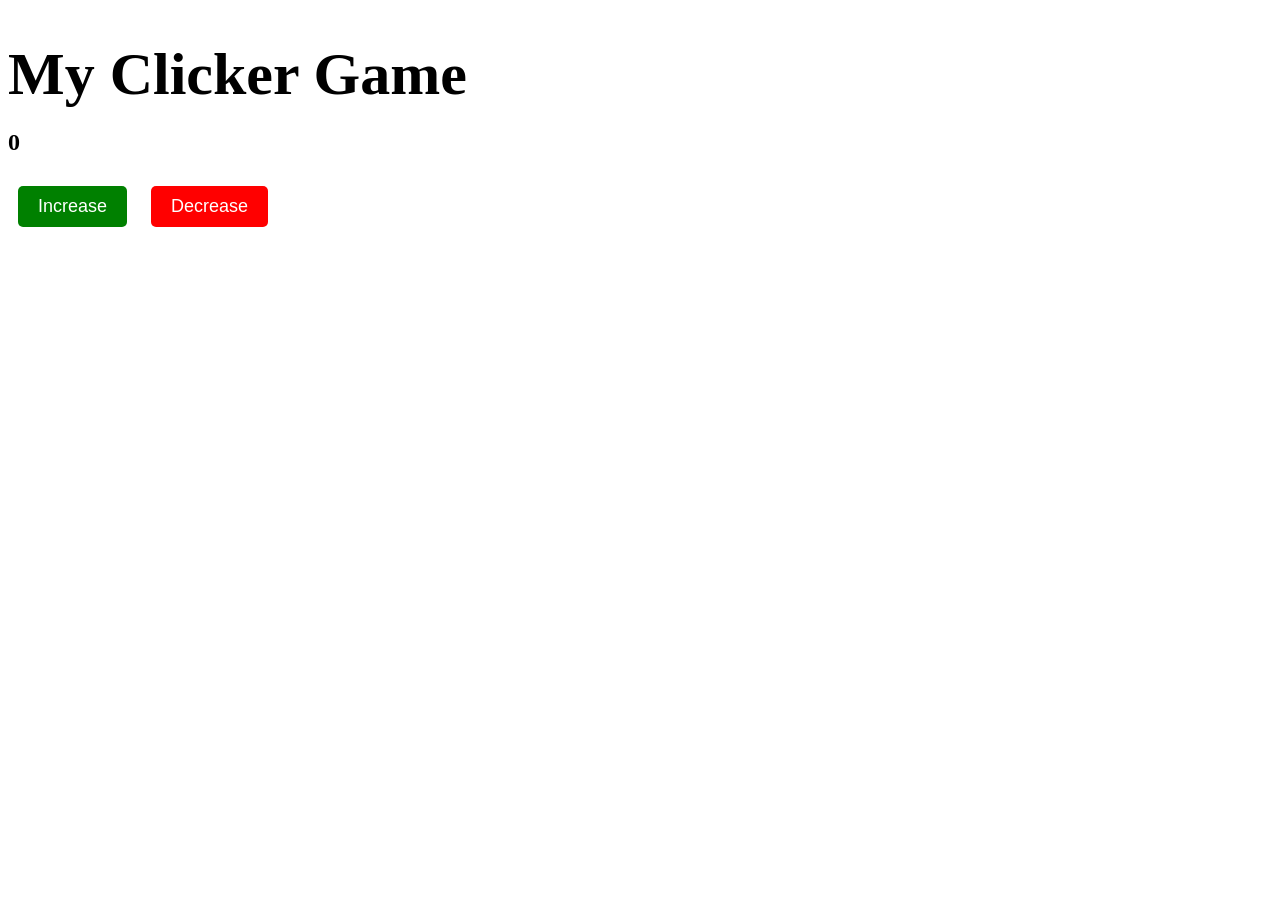
==== index.html @ a78bcfc9 "Initial commit" ====
<!DOCTYPE html>
<html lang="en">
<head>
    <meta charset="UTF-8">
    <title>Clicker game</title>
      <style>
        h1 {
            font-size: 60px;
            margin-bottom: 20px;
        }

        button {
            padding: 10px 20px;
            font-size: 18px;
            margin: 10px;
            border: none;
            border-radius: 5px;
        }

        #increase {
            background-color: green;
            color: white;
        }

        #decrease {
            background-color: red;
            color: white;
        }
    </style>

</head>
<body>

<div class="container">
    <h1>My Clicker Game</h1>
    <h2 id="count">0</h2>

    <button id="increase">Increase</button>
    <button id="decrease">Decrease</button>
</div>

<script>
    let count = 0;
    const countDisplay = document.getElementById("count");

    document.getElementById("increase").addEventListener("click", () => {
        count++;
        countDisplay.textContent = count;
    });

    document.getElementById("decrease").addEventListener("click", () => {
        count--;
        countDisplay.textContent = count;
    });
</script>

</body>
</html>
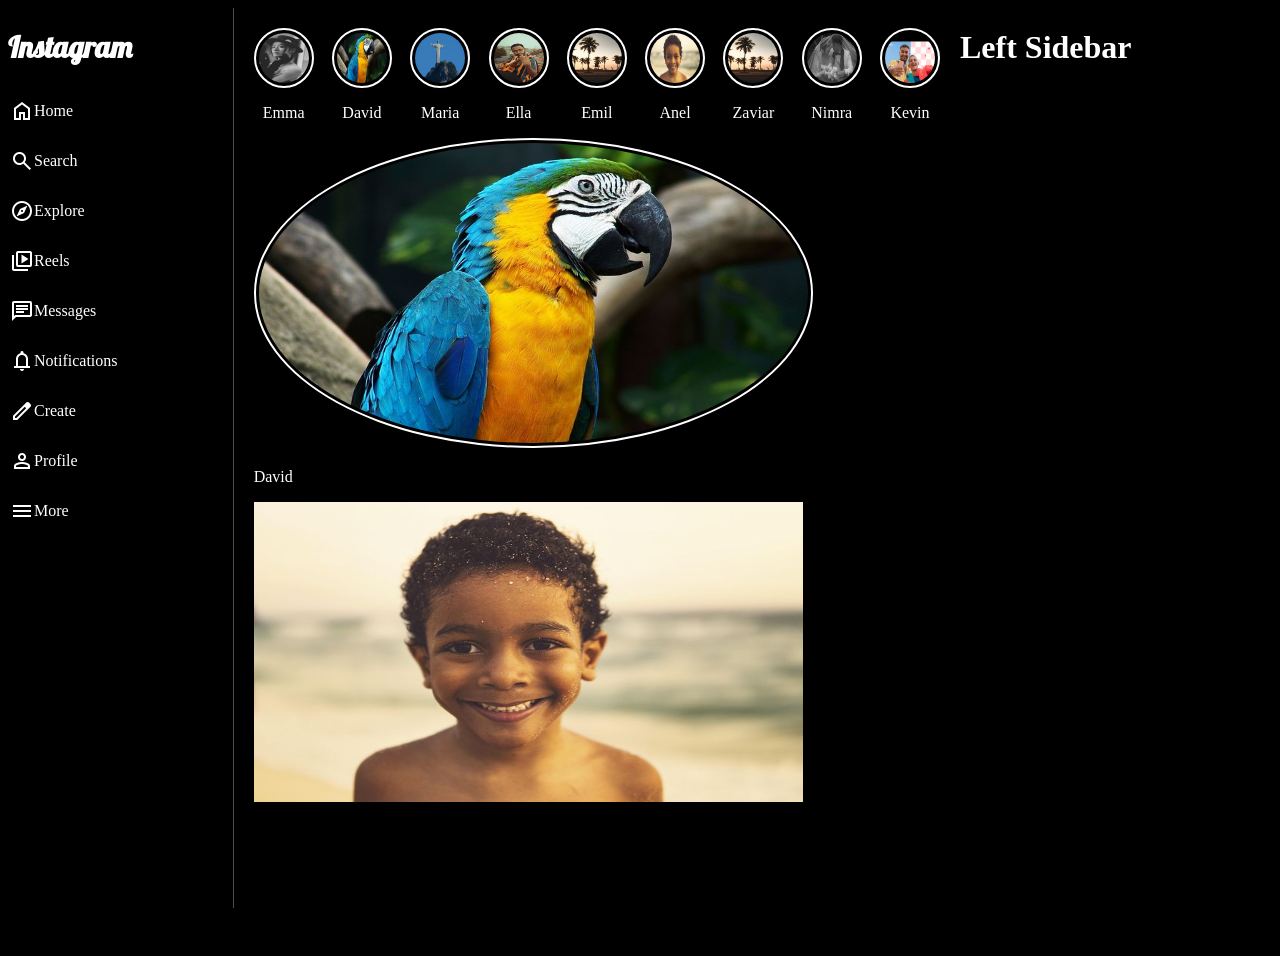
==== commit 87c980c5: "x" ====
--- a/index.html
+++ b/index.html
@@ -1,58 +1,105 @@
-<!DOCTYPE html>
+<!doctype html>
 <html lang="en">
-<head>
-    <meta charset="UTF-8">
-    <title>Clicker game</title>
-      <style>
-        h1 {
-            font-size: 60px;
-            margin-bottom: 20px;
-        }
+  <head>
+    <meta charset="UTF-8" />
+    <meta name="viewport" content="width=device-width, initial-scale=1.0" />
+    <title>Instagram clone</title>
+    <link rel="stylesheet" href="style.css" />
 
-        button {
-            padding: 10px 20px;
-            font-size: 18px;
-            margin: 10px;
-            border: none;
-            border-radius: 5px;
-        }
+    <link
+      rel="stylesheet"
+      href="https://fonts.googleapis.com/css2?family=Material+Symbols+Outlined:opsz,wght,FILL,GRAD@20..48,100..700,0..1,-50..200"
+    />
+    <link rel="preconnect" href="https://fonts.googleapis.com" />
+    <link rel="preconnect" href="https://fonts.gstatic.com" crossorigin />
+    <link
+      href="https://fonts.googleapis.com/css2?family=Cedarville+Cursive&family=Edu+NSW+ACT+Cursive:wght@400..700&family=Lobster&display=swap"
+      rel="stylesheet"
+    />
+  </head>
+  <body>
+    <div class="sidebar">
+      <div class="heading">
+        <h1>Instagram</h1>
+      </div>
+      <div class="items">
+        <span class="material-symbols-outlined"> home </span> Home
+      </div>
+      <div class="items">
+        <span class="material-symbols-outlined"> search </span> Search
+      </div>
+      <div class="items">
+        <span class="material-symbols-outlined"> explore </span> Explore
+      </div>
+      <div class="items">
+        <span class="material-symbols-outlined"> video_library </span> Reels
+      </div>
+      <div class="items">
+        <span class="material-symbols-outlined"> message </span> Messages
+      </div>
+      <div class="items">
+        <span class="material-symbols-outlined"> notifications </span>
+        Notifications
+      </div>
+      <div class="items">
+        <span class="material-symbols-outlined"> create </span> Create
+      </div>
+      <div class="items">
+        <span class="material-symbols-outlined"> person </span> Profile
+      </div>
+      <div class="items">
+        <span class="material-symbols-outlined"> menu </span> More
+      </div>
+    </div>
 
-        #increase {
-            background-color: green;
-            color: white;
-        }
-
-        #decrease {
-            background-color: red;
-            color: white;
-        }
-    </style>
-
-</head>
-<body>
-
-<div class="container">
-    <h1>My Clicker Game</h1>
-    <h2 id="count">0</h2>
-
-    <button id="increase">Increase</button>
-    <button id="decrease">Decrease</button>
-</div>
-
-<script>
-    let count = 0;
-    const countDisplay = document.getElementById("count");
-
-    document.getElementById("increase").addEventListener("click", () => {
-        count++;
-        countDisplay.textContent = count;
-    });
-
-    document.getElementById("decrease").addEventListener("click", () => {
-        count--;
-        countDisplay.textContent = count;
-    });
-</script>
-
-</body>
-</html>+    <div class="maincontent">
+      <div class="story">
+        <div class="profile">
+          <img class="storyimg" src="./images/em0rix-fashion-10368845.jpg" alt="Story 1" />
+          <p>Emma</p>
+        </div>
+        <div class="profile">
+          <img class="storyimg" src="./images/parrot-1218241__480.jpg" alt="Story 1" />
+          <p>David</p>
+        </div>
+        <div class="profile">
+          <img class="storyimg" src="./images/corcovado-5404701__480.jpg" alt="Story 1" />
+          <p>Maria</p>
+        </div>
+        <div class="profile">
+          <img class="storyimg" src="./images/music-7101988__480.jpg" alt="Story 1" />
+          <p>Ella</p>
+        </div>
+        <div class="profile">
+          <img class="storyimg" src="./images/dpaolaphoto-ipanema-10117989__480.jpg" alt="Story 1"/>
+          <p>Emil</p>
+        </div>
+        <div class="profile">
+          <img class="storyimg" src="./images/child-5007152__480.jpg" alt="Story 1" />
+          <p>Anel</p>
+        </div>
+        <div class="profile">
+          <img class="storyimg" src="./images/dpaolaphoto-ipanema-10117989__480.jpg" alt="Story 1"/>
+          <p>Zaviar</p>
+        </div>
+        <div class="profile">
+          <img class="storyimg" src="./images/jupilu-wedding-10119100_1920.jpg" alt="Story 1" />
+          <p>Nimra</p>
+        </div>
+        <div class="profile">
+          <img class="storyimg" src="./images/4b3873c070adb210.png" alt="Story 1" />
+          <p>Kevin</p>
+        </div>
+        </div>
+      <div class="post">
+        <img class="storyimg" src="./images/parrot-1218241__480.jpg" alt="Story 1" />
+        <p>David</p>
+        <img src="./images/child-5007152__480.jpg" alt="Post 1" />
+      </div>
+      </div>
+    </div>
+    <div class="leftbar">
+      <h1>Left Sidebar</h1>
+    </div>
+  </body>
+</html>
--- a/style.css
+++ b/style.css
@@ -0,0 +1,61 @@
+body{
+    background-color: black;
+    color: white;
+    display: flex;
+}
+.sidebar{
+    height: 100vh;
+    width: 18%;
+    border-right: 1px solid #50494d;
+}
+
+.sidebar h1{
+    font-family: "Lobster", sans-serif;
+    font-size: 30px;
+}
+.sidebar .items{
+    display: flex;
+    text-align: center;
+    align-items: center;
+    padding: 13px 2px 13px 2px;
+    font-size: 16px;
+}
+
+.maincontent{
+    height: 100vh;
+    width: 55%;
+    padding: 20px;
+}
+.maincontent .story{
+    display: flex;
+    flex-direction: row;
+    justify-content: space-between;
+}
+.maincontent .story .profile{
+    display: flex;
+    flex-direction: column;
+    align-items: center;
+}
+.storyimg{
+    height: 50px;
+    width: 50px;
+    border-radius: 50%;
+    padding: 3px;
+    border: 2px solid white;
+}
+
+.names{
+    display: flex;
+    flex-direction: row;
+    justify-content: space-between;
+    font-size: 14px;
+}
+.maincontent .post img{
+    width: 80%;
+    height: 300px;
+}
+
+.leftbar{
+    width: 25%;
+    height: 100vh;    
+}
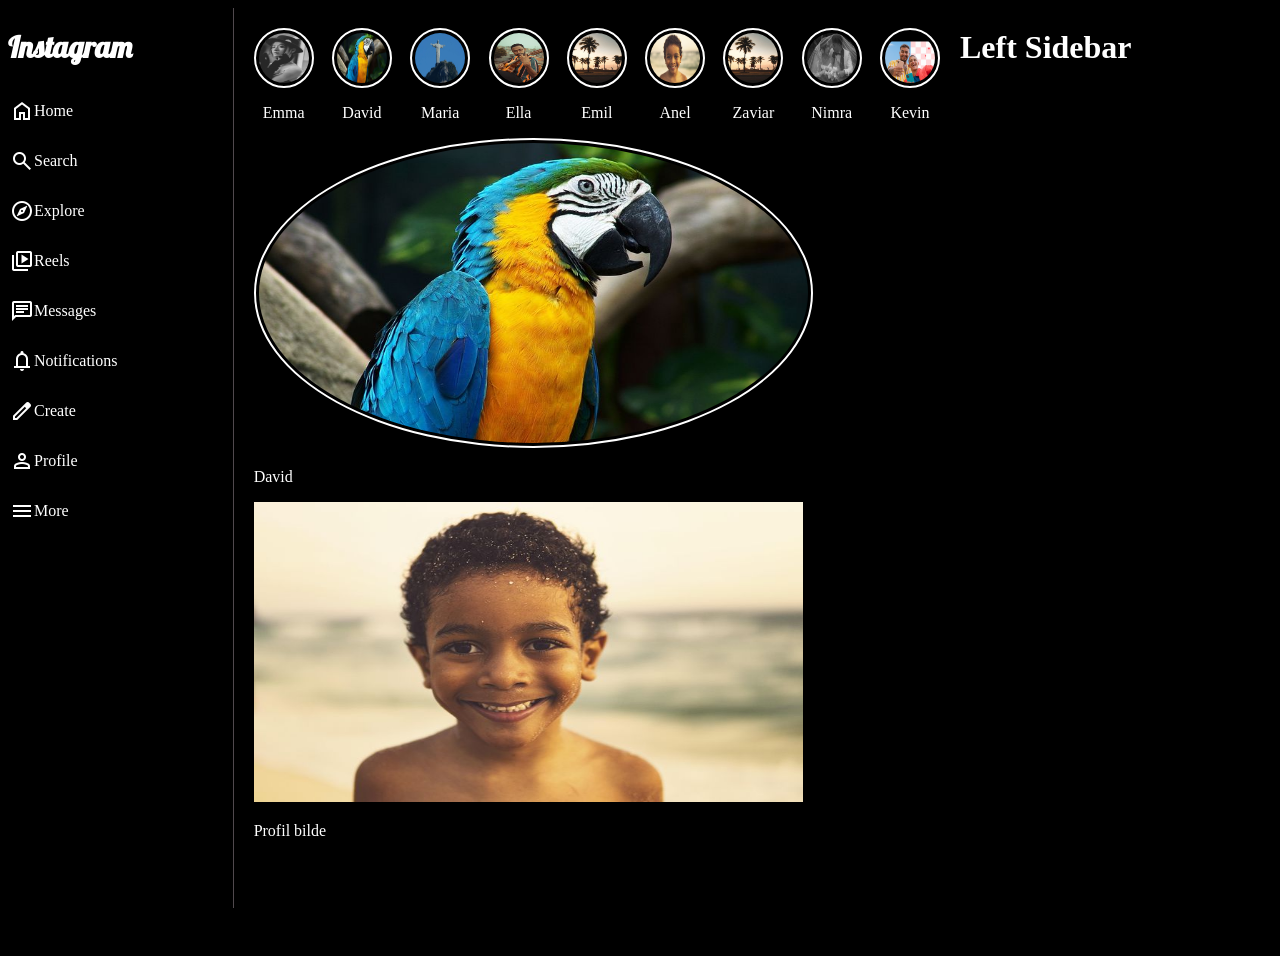
==== commit 522fd6cd: "Update index.html" ====
--- a/index.html
+++ b/index.html
@@ -95,6 +95,7 @@
         <img class="storyimg" src="./images/parrot-1218241__480.jpg" alt="Story 1" />
         <p>David</p>
         <img src="./images/child-5007152__480.jpg" alt="Post 1" />
+        <p>Profil bilde</p>
       </div>
       </div>
     </div>
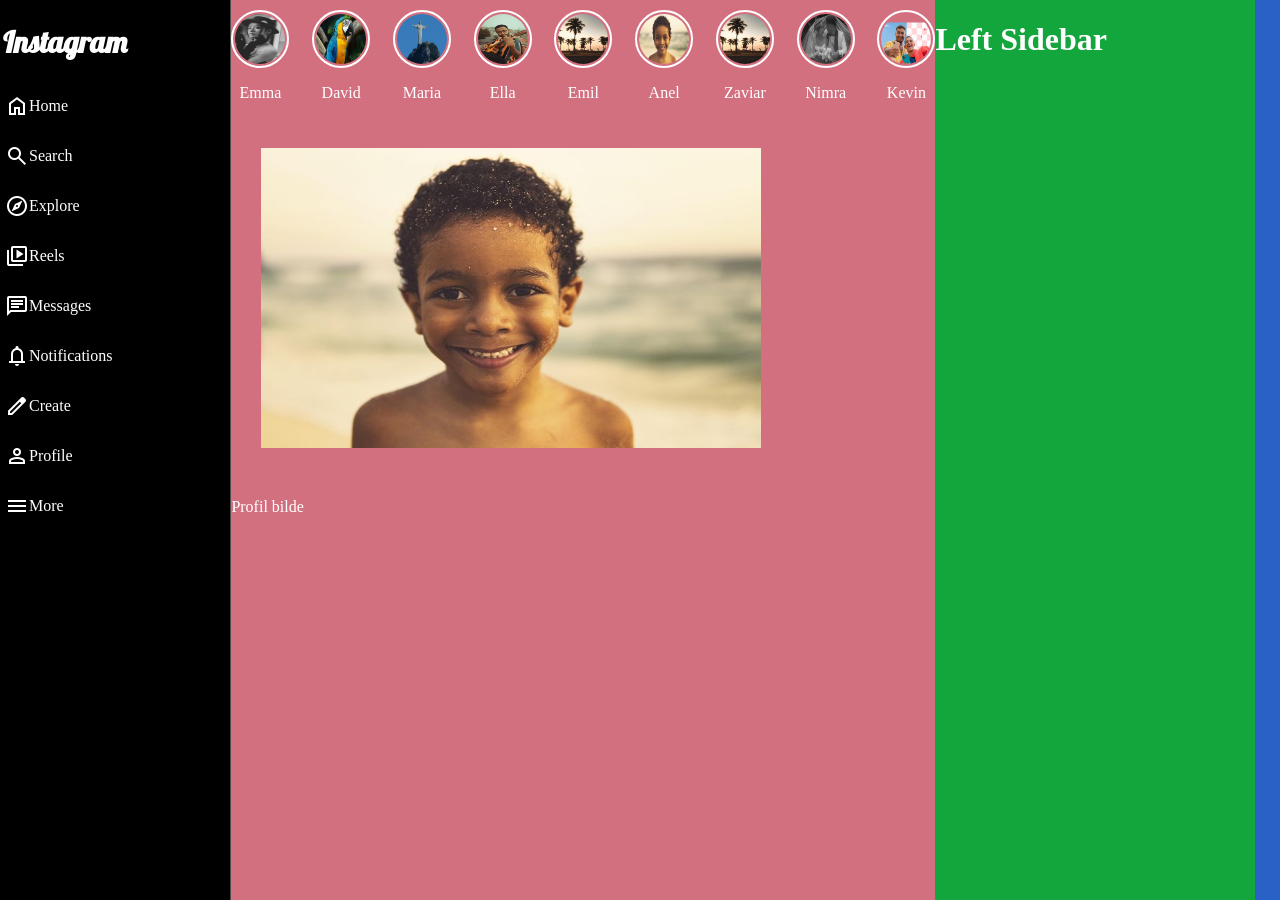
==== commit 00cab653: "work" ====
--- a/index.html
+++ b/index.html
@@ -19,36 +19,38 @@
   </head>
   <body>
     <div class="sidebar">
-      <div class="heading">
-        <h1>Instagram</h1>
-      </div>
-      <div class="items">
-        <span class="material-symbols-outlined"> home </span> Home
-      </div>
-      <div class="items">
-        <span class="material-symbols-outlined"> search </span> Search
-      </div>
-      <div class="items">
-        <span class="material-symbols-outlined"> explore </span> Explore
-      </div>
-      <div class="items">
-        <span class="material-symbols-outlined"> video_library </span> Reels
-      </div>
-      <div class="items">
-        <span class="material-symbols-outlined"> message </span> Messages
-      </div>
-      <div class="items">
-        <span class="material-symbols-outlined"> notifications </span>
-        Notifications
-      </div>
-      <div class="items">
-        <span class="material-symbols-outlined"> create </span> Create
-      </div>
-      <div class="items">
-        <span class="material-symbols-outlined"> person </span> Profile
-      </div>
-      <div class="items">
-        <span class="material-symbols-outlined"> menu </span> More
+      <div class="content">
+        <div class="heading">
+          <h1>Instagram</h1>
+        </div>
+        <div class="items">
+          <span class="material-symbols-outlined"> home </span> Home
+        </div>
+        <div class="items">
+          <span class="material-symbols-outlined"> search </span>Search
+        </div>
+        <div class="items">
+          <span class="material-symbols-outlined"> explore </span> Explore
+        </div>
+        <div class="items">
+          <span class="material-symbols-outlined"> video_library </span> Reels
+        </div>
+        <div class="items">
+          <span class="material-symbols-outlined"> message </span> Messages
+        </div>
+        <div class="items">
+          <span class="material-symbols-outlined"> notifications </span>
+          Notifications
+        </div>
+        <div class="items">
+          <span class="material-symbols-outlined"> create </span> Create
+        </div>
+        <div class="items">
+          <span class="material-symbols-outlined"> person </span> Profile
+        </div>
+        <div class="items">
+          <span class="material-symbols-outlined"> menu </span> More
+        </div>
       </div>
     </div>
 
@@ -92,8 +94,6 @@
         </div>
         </div>
       <div class="post">
-        <img class="storyimg" src="./images/parrot-1218241__480.jpg" alt="Story 1" />
-        <p>David</p>
         <img src="./images/child-5007152__480.jpg" alt="Post 1" />
         <p>Profil bilde</p>
       </div>
--- a/style.css
+++ b/style.css
@@ -1,12 +1,19 @@
 body{
-    background-color: black;
+    background-color: rgb(42, 97, 198);
     color: white;
     display: flex;
+    margin: 0;
+    padding: 0;
+
 }
 .sidebar{
+    background-color: black;
     height: 100vh;
     width: 18%;
-    border-right: 1px solid #50494d;
+    border-right: 1px solid #504949;
+}
+.content{
+    padding: 3px;
 }
 
 .sidebar h1{
@@ -22,40 +29,46 @@
 }
 
 .maincontent{
+    background-color: rgb(211, 112, 128);;
     height: 100vh;
     width: 55%;
-    padding: 20px;
+
 }
 .maincontent .story{
     display: flex;
     flex-direction: row;
     justify-content: space-between;
+    margin-top: 10px;
 }
 .maincontent .story .profile{
     display: flex;
     flex-direction: column;
     align-items: center;
+    gap: 0px;
 }
 .storyimg{
     height: 50px;
     width: 50px;
     border-radius: 50%;
-    padding: 3px;
+    padding: 2px;
     border: 2px solid white;
+    margin: 0px;
 }
 
 .names{
     display: flex;
     flex-direction: row;
     justify-content: space-between;
-    font-size: 14px;
+    font-size: 10px;
 }
 .maincontent .post img{
-    width: 80%;
+    width: 500px;
     height: 300px;
+    padding: 30px;
 }
 
 .leftbar{
+    background-color: rgb(19, 166, 61);
     width: 25%;
     height: 100vh;    
 }
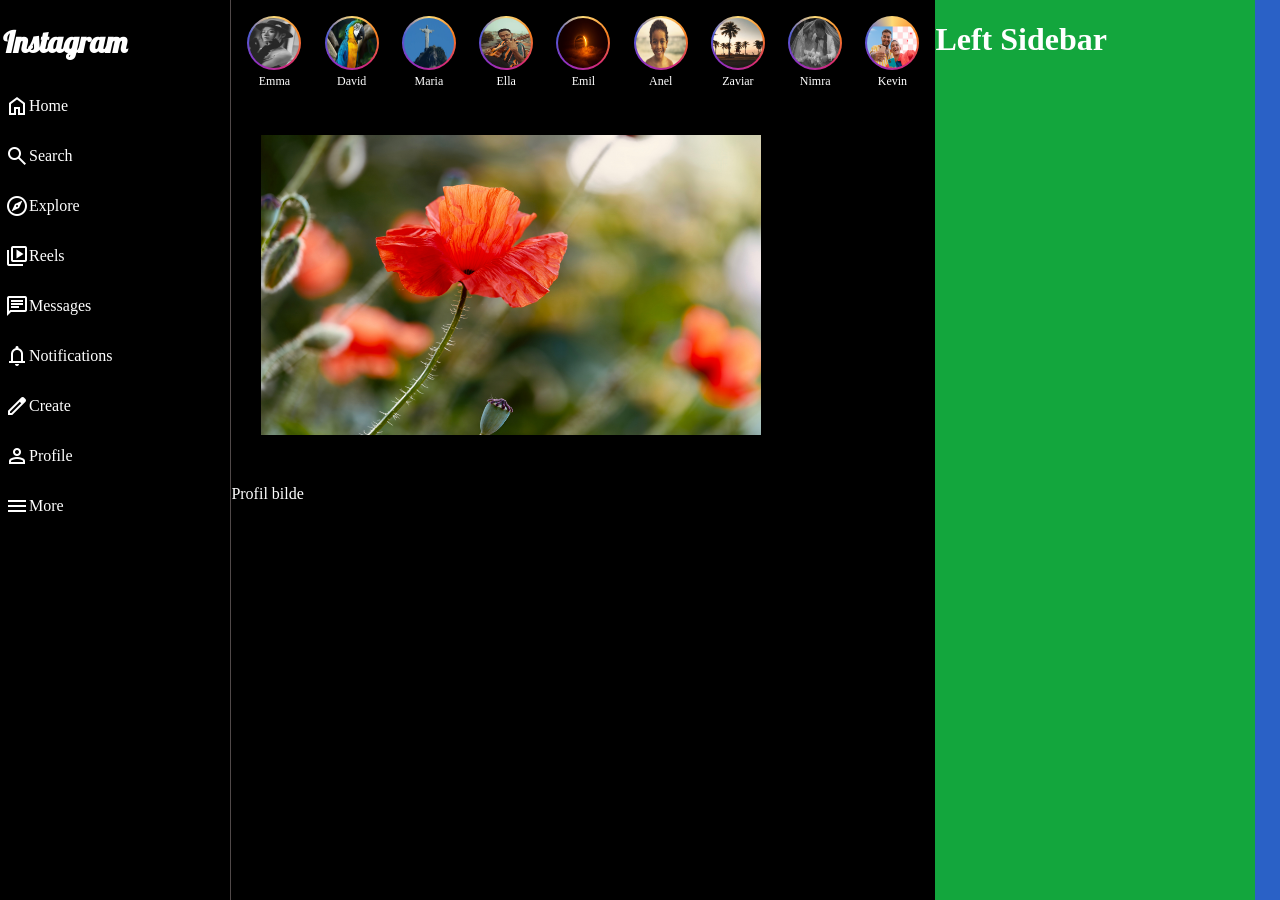
==== commit c66d2105: "img" ====
--- a/index.html
+++ b/index.html
@@ -73,7 +73,7 @@
           <p>Ella</p>
         </div>
         <div class="profile">
-          <img class="storyimg" src="./images/dpaolaphoto-ipanema-10117989__480.jpg" alt="Story 1"/>
+          <img class="storyimg" src="./images/rperucho-eclipse-10429735.jpg" alt="Story 1"/>
           <p>Emil</p>
         </div>
         <div class="profile">
@@ -94,7 +94,7 @@
         </div>
         </div>
       <div class="post">
-        <img src="./images/child-5007152__480.jpg" alt="Post 1" />
+        <img src="./images/wj_y2017fufu-poppy-10400742.jpg" alt="Post 1" />
         <p>Profil bilde</p>
       </div>
       </div>
--- a/style.css
+++ b/style.css
@@ -29,7 +29,7 @@
 }
 
 .maincontent{
-    background-color: rgb(211, 112, 128);;
+    background-color: black;
     height: 100vh;
     width: 55%;
 
@@ -38,7 +38,7 @@
     display: flex;
     flex-direction: row;
     justify-content: space-between;
-    margin-top: 10px;
+    margin: 14px;
 }
 .maincontent .story .profile{
     display: flex;
@@ -46,13 +46,20 @@
     align-items: center;
     gap: 0px;
 }
-.storyimg{
+.maincontent .story .profile img{
     height: 50px;
     width: 50px;
     border-radius: 50%;
     padding: 2px;
-    border: 2px solid white;
-    margin: 0px;
+    background-image: conic-gradient(#feda75, #fa7e1e, #d62976, #962fbf, #4f5bd5, #feda75);
+    margin: 2px;
+
+}
+
+.maincontent .story .profile p{
+    margin: 2px;
+    padding: 0px;
+    font-size: 12px;
 }
 
 .names{
@@ -65,6 +72,7 @@
     width: 500px;
     height: 300px;
     padding: 30px;
+    border-radius: 15px;
 }
 
 .leftbar{
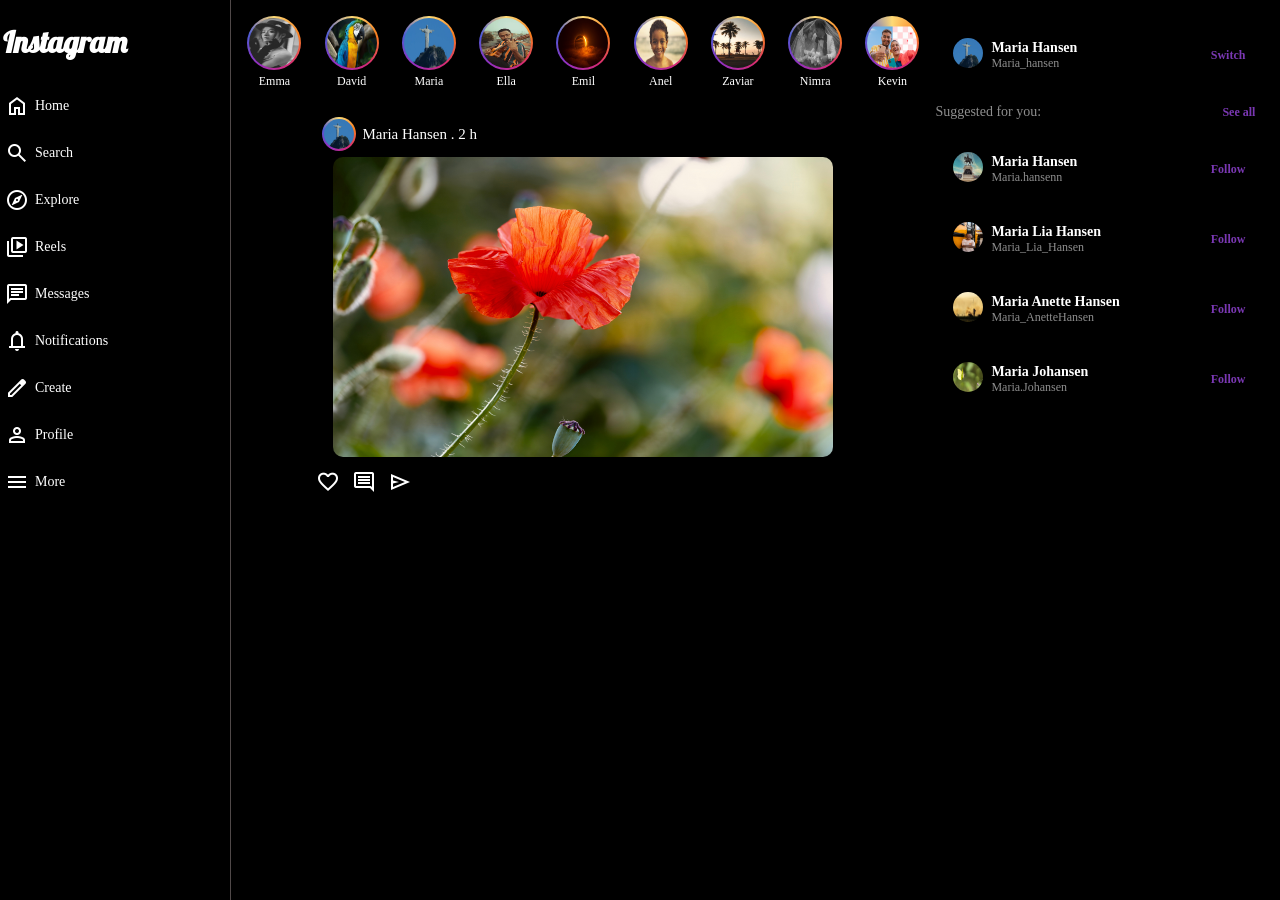
==== commit 0e035920: "final work" ====
--- a/index.html
+++ b/index.html
@@ -4,6 +4,7 @@
     <meta charset="UTF-8" />
     <meta name="viewport" content="width=device-width, initial-scale=1.0" />
     <title>Instagram clone</title>
+    <link rel="shortcut icon" href="[data-uri]" type="image/x-icon">
     <link rel="stylesheet" href="style.css" />
 
     <link
@@ -94,13 +95,98 @@
         </div>
         </div>
       <div class="post">
+        <div class="name">
+          <img id="storypost" src="./images/corcovado-5404701__480.jpg" alt="Story 1" />
+          <p>Maria Hansen  <span>. 2 h</span></p>
+        </div>
         <img src="./images/wj_y2017fufu-poppy-10400742.jpg" alt="Post 1" />
-        <p>Profil bilde</p>
+        <div class="icons">
+          <div class="items">
+            <span class="material-symbols-outlined"> favorite </span> 
+          </div>
+          <div class="items">
+            <span class="material-symbols-outlined"> comment </span> 
+          </div>
+          <div class="items">
+            <span class="material-symbols-outlined"> send </span> 
+          </div>
+        </div>
       </div>
       </div>
     </div>
     <div class="leftbar">
-      <h1>Left Sidebar</h1>
+      <div class="grid">
+        <div class="user">
+          <div class="img">
+            <img src="./images/corcovado-5404701__480.jpg" alt="User 1" />
+          </div>
+          <div class="text"> 
+            <div class="name">Maria Hansen</div>   
+            <div class="username">Maria_hansen</div>
+          </div>
+          <div class="follow">
+            <a href="#">Switch</a>
+          </div>
+        </div>
+        <div class="user" id="sug">
+          <div class="suggestions">
+            <p>Suggested for you: </p>
+          </div>
+          <div class="follow">
+            <a href="#">See all</a>
+          </div>
+        </div>
+        <div class="user">
+          <div class="img">
+            <img src="./images/ramdanidjamel-statue-5317412_1920.jpg" alt="User 2" />
+          </div>
+          <div class="text">
+            <div class="name">Maria Hansen</div>   
+            <div class="username">Maria.hansenn</div>
+          </div>
+          <div class="follow">
+            <a href="#">Follow</a>
+          </div>
+        </div>
+        <div class="user">
+          <div class="img">
+            <img src="./images/alisadyson-school-10428798.jpg" alt="User 3" />
+          </div>
+          <div class="text">
+            <div class="name">Maria Lia Hansen</div>   
+            <div class="username">Maria_Lia_Hansen</div>
+          </div>
+          <div class="follow">
+            <a href="#">Follow</a>
+          </div>
+        </div>
+        <div class="user">
+          <div class="img">
+            <img src="./images/truongdinhanh-labor-9856448.jpg" alt="User 4" />
+          </div>
+          <div class="text">
+            <div class="name">Maria Anette Hansen</div>   
+            <div class="username">Maria_AnetteHansen</div>
+          </div>
+          <div class="follow">
+            <a href="#">Follow</a>
+          </div>
+          </div>
+        <div class="user">
+          <div class="img">
+            <img src="./images/caswi-butterfly-10410903.jpg" alt="User 5" />
+          </div>
+          <div class="text">
+            <div class="name">Maria Johansen</div>   
+            <div class="username">Maria.Johansen</div>
+          </div>
+          <div class="follow">
+            <a href="#">Follow</a>
+          </div>
+          </div>
+        </div>
+          
+      </div>
     </div>
   </body>
 </html>
--- a/style.css
+++ b/style.css
@@ -1,5 +1,5 @@
 body{
-    background-color: rgb(42, 97, 198);
+    background-color: black;
     color: white;
     display: flex;
     margin: 0;
@@ -24,8 +24,9 @@
     display: flex;
     text-align: center;
     align-items: center;
-    padding: 13px 2px 13px 2px;
-    font-size: 16px;
+    padding: 13px 2px 10px 2px;
+    font-size: 14px;
+    gap: 6px;
 }
 
 .maincontent{
@@ -65,18 +66,145 @@
 .names{
     display: flex;
     flex-direction: row;
-    justify-content: space-between;
+    justify-content: flex-left;
     font-size: 10px;
+}
+.maincontent .post{
+    display: flex;
+    flex-direction: column;
+    align-items: center;
+    margin: 20px;
+    
 }
 .maincontent .post img{
     width: 500px;
     height: 300px;
-    padding: 30px;
-    border-radius: 15px;
+    border-radius: 10px;
+    display: inline;
+ 
+}
+.maincontent .post p{
+    font-size: 15px;
+    margin: 0;
+    padding: 0;
+}
+
+.maincontent .post .icons{
+    display: flex;
+    flex-direction: row;
+    width: 100%;
+    justify-content: flex-start;
+    padding: 0 0 0 130px;
+    font-size: 40px;
+    gap: 12px;
+}
+
+
+#storypost{
+    height: 30px;
+    width: 30px;
+    border-radius: 50%;
+    padding: 2px;
+    background-image: conic-gradient(#feda75, #fa7e1e, #d62976, #962fbf, #4f5bd5, #feda75);
+    margin: 6px;
+    display: inline;
+
+
+}
+
+#storypostsidebar{
+    height: 30px;
+    width: 30px;
+    border-radius: 50%;
+    padding: 2px;
+    margin: 6px;
+    display: inline;
+
+
+}
+
+.maincontent .post .name{
+    display: flex;
+    flex-direction: row;
+    justify-content: flex-start;
+    align-items: center;
+    width: 100%;
+    padding: 0 0 0 130px;
+    
 }
 
 .leftbar{
-    background-color: rgb(19, 166, 61);
+    background-color: black;
     width: 25%;
     height: 100vh;    
 }
+
+.leftbar .grid{
+    display: flex;
+    flex-direction: column;
+    flex-wrap: wrap;
+    padding-top: 20px;
+}
+
+.leftbar .grid .user{
+    display: flex;
+    flex-direction: row;
+    align-items: center;
+    padding: 10px;
+}
+
+#save{
+    float: right;
+}
+
+.leftbar .grid .user .text{
+    display: flex;
+    flex-direction: column;
+    width: 100%;
+    display: inline;
+}
+.leftbar .grid .user .name{
+    font-size: 14px;
+    font-weight: bold;
+    
+}
+
+.leftbar .grid .user .username{
+    font-size: 12px;
+    color: #8e8e8e;
+   
+}
+
+.leftbar .grid .user .follow a{
+    font-size: 12px;
+    color: #7a38b3;
+    font-weight: bold;
+    text-decoration: none;
+    float: right;
+    display: inline;
+}
+
+.leftbar .grid .user .img img{
+    height: 30px;
+    width: 30px;
+    border-radius: 50%;
+    padding: 2px;
+    margin: 6px;
+    display: inline;
+
+}
+
+leftbar .grid .user .img{
+    display: inline;
+}
+
+.suggestions{
+    color: #8e8e8e;
+    font-size: 14px;
+}
+#sug{
+    display: flex;
+    flex-direction: row;
+    justify-content: space-between;
+    padding: 0px;
+}
